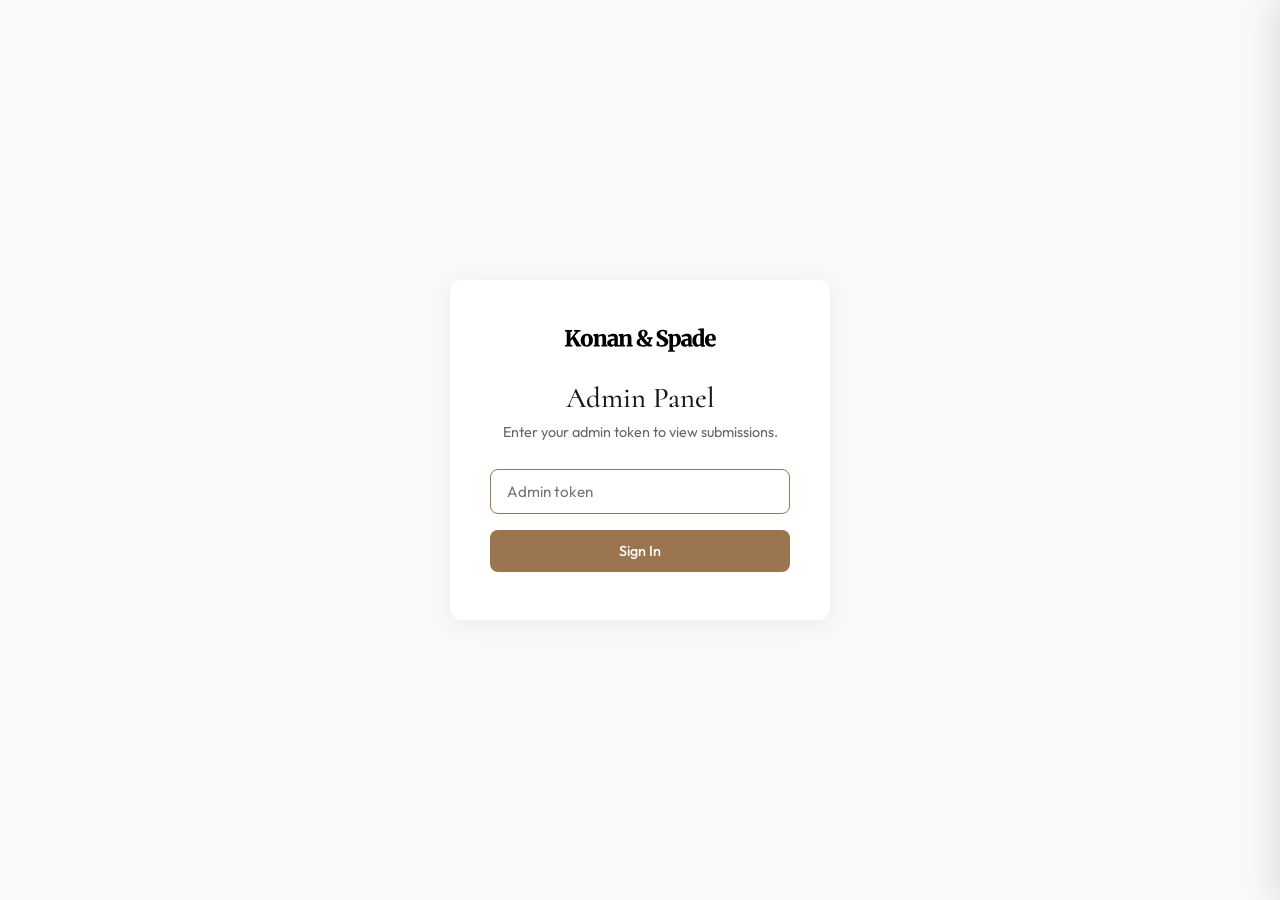
==== admin.html @ 2f060c94 "Initial commit: questionnaire app Co-Authored-By: Claude Opus 4.6 <noreply@anthropic.com>" ====
<!DOCTYPE html>
<html lang="en">
<head>
    <meta charset="UTF-8">
    <meta name="viewport" content="width=device-width, initial-scale=1.0">
    <title>Admin - Konan &amp; Spade Briefs</title>
    <link rel="preconnect" href="https://fonts.googleapis.com">
    <link rel="preconnect" href="https://fonts.gstatic.com" crossorigin>
    <link href="https://fonts.googleapis.com/css2?family=Cormorant:ital,wght@0,400;0,500;1,400&family=Outfit:wght@300;400;500;600&display=swap" rel="stylesheet">
    <link rel="icon" href="data:image/svg+xml,<svg xmlns='http://www.w3.org/2000/svg' viewBox='0 0 100 100'><text y='.88em' font-size='80' fill='%23c49a6c'>♠</text></svg>">
    <style>
        *,*::before,*::after{margin:0;padding:0;box-sizing:border-box}
        :root{--bg:#faf9f7;--surface:#fff;--border:#e8e4e0;--accent:#9a7550;--accent-light:#b8956e;--text:#1a1817;--text-sec:#6b6560;--text-dim:#a09a94;--radius:8px;--danger:#c43e3e}
        body{font-family:'Outfit',sans-serif;background:var(--bg);color:var(--text);min-height:100vh}

        .login-screen{display:flex;align-items:center;justify-content:center;min-height:100vh;padding:20px}
        .login-box{background:var(--surface);border-radius:12px;padding:48px 40px;max-width:380px;width:100%;box-shadow:0 4px 24px rgba(0,0,0,.06);text-align:center}
        .login-box h1{font-family:'Cormorant',serif;font-size:1.8rem;font-weight:500;margin-bottom:8px}
        .login-box p{color:var(--text-sec);font-size:.9rem;margin-bottom:28px}
        .login-box input{width:100%;padding:12px 16px;border:1.5px solid var(--border);border-radius:var(--radius);font-family:'Outfit',sans-serif;font-size:.95rem;outline:none;margin-bottom:16px;transition:border-color .2s}
        .login-box input:focus{border-color:var(--accent)}
        .login-box button{width:100%;padding:12px;background:var(--accent);color:#fff;border:none;border-radius:var(--radius);font-family:'Outfit',sans-serif;font-size:.9rem;font-weight:500;cursor:pointer;transition:background .2s}
        .login-box button:hover{background:var(--accent-light)}
        .login-error{color:var(--danger);font-size:.82rem;margin-top:8px;display:none}

        .dashboard{display:none}
        .dash-header{background:var(--surface);border-bottom:1px solid var(--border);padding:16px 32px;display:flex;align-items:center;justify-content:space-between;position:sticky;top:0;z-index:10}
        .dash-logo{height:20px;filter:invert(1)}
        .dash-actions{display:flex;gap:12px;align-items:center}
        .dash-btn{padding:8px 16px;border:1.5px solid var(--border);border-radius:var(--radius);background:transparent;color:var(--text-sec);font-family:'Outfit',sans-serif;font-size:.82rem;cursor:pointer;transition:all .2s}
        .dash-btn:hover{border-color:var(--accent);color:var(--accent)}
        .dash-btn.active{background:var(--accent);border-color:var(--accent);color:#fff}
        .dash-btn.primary{background:var(--accent);border-color:var(--accent);color:#fff}
        .dash-btn.primary:hover{background:var(--accent-light);border-color:var(--accent-light)}
        .dash-btn.danger{color:var(--danger);border-color:var(--danger)}
        .dash-btn.danger:hover{background:var(--danger);color:#fff}

        .dash-content{max-width:1100px;margin:0 auto;padding:32px}
        .dash-stats{display:grid;grid-template-columns:repeat(4,1fr);gap:16px;margin-bottom:32px}
        .stat-card{background:var(--surface);border-radius:var(--radius);padding:20px;border:1px solid var(--border)}
        .stat-label{font-size:.75rem;font-weight:500;text-transform:uppercase;letter-spacing:.1em;color:var(--text-dim);margin-bottom:4px}
        .stat-value{font-size:1.6rem;font-weight:600;color:var(--text)}

        .filters{display:flex;gap:8px;margin-bottom:20px;flex-wrap:wrap}

        .table-wrap{background:var(--surface);border-radius:var(--radius);border:1px solid var(--border);overflow:hidden}
        table{width:100%;border-collapse:collapse}
        th{text-align:left;padding:12px 16px;font-size:.75rem;font-weight:600;text-transform:uppercase;letter-spacing:.08em;color:var(--text-dim);border-bottom:1px solid var(--border);background:var(--bg)}
        td{padding:14px 16px;font-size:.88rem;border-bottom:1px solid var(--border);vertical-align:top}
        tr:last-child td{border-bottom:none}
        tr:hover td{background:#faf8f5}
        .clickable{cursor:pointer}
        .status-badge{display:inline-block;padding:3px 10px;border-radius:100px;font-size:.72rem;font-weight:500;text-transform:uppercase;letter-spacing:.05em}
        .status-new{background:#e8f4fd;color:#1a6fb5}
        .status-reviewed{background:#fef3e2;color:#b87a1a}
        .status-in-progress{background:#f0e8fd;color:#7a3ab5}
        .status-completed{background:#e6f6ec;color:#2a7a42}
        .status-archived{background:#f0eeec;color:#8a8480}
        .mode-badge{display:inline-block;padding:2px 8px;border-radius:4px;font-size:.72rem;font-weight:500}
        .mode-general{background:#f0eeec;color:#6b6560}
        .mode-lawfirm{background:#fef3e2;color:#8a6328}
        .has-notes{color:var(--accent);font-size:.72rem}
        .empty-state{text-align:center;padding:60px 20px;color:var(--text-dim)}

        /* Detail Panel */
        .detail-overlay{display:none;position:fixed;inset:0;background:rgba(0,0,0,.3);z-index:100}
        .detail-overlay.active{display:block}
        .detail-panel{position:fixed;top:0;right:0;bottom:0;width:620px;max-width:100%;background:var(--surface);z-index:101;overflow-y:auto;box-shadow:-8px 0 30px rgba(0,0,0,.1);transform:translateX(100%);transition:transform .3s ease}
        .detail-panel.active{transform:translateX(0)}
        .detail-header{padding:24px;border-bottom:1px solid var(--border);display:flex;align-items:center;justify-content:space-between;position:sticky;top:0;background:var(--surface);z-index:1}
        .detail-header h2{font-family:'Cormorant',serif;font-size:1.4rem;font-weight:500}
        .detail-close{background:none;border:none;font-size:1.4rem;cursor:pointer;color:var(--text-sec);padding:4px 8px}
        .detail-body{padding:24px}
        .detail-section{margin-bottom:28px}
        .detail-section-title{font-size:.72rem;font-weight:600;text-transform:uppercase;letter-spacing:.1em;color:var(--accent);margin-bottom:12px;display:flex;align-items:center;justify-content:space-between}
        .detail-field{margin-bottom:14px}
        .detail-label{font-size:.75rem;font-weight:500;color:var(--text-dim);margin-bottom:4px}
        .detail-value{font-size:.9rem;color:var(--text);line-height:1.6}
        .detail-chips{display:flex;flex-wrap:wrap;gap:4px}
        .detail-chip{display:inline-block;padding:3px 10px;background:var(--bg);border:1px solid var(--border);border-radius:100px;font-size:.78rem;color:var(--text-sec)}
        .detail-actions{padding:24px;border-top:1px solid var(--border);display:flex;gap:8px;flex-wrap:wrap;position:sticky;bottom:0;background:var(--surface)}
        .detail-actions select{padding:8px 12px;border:1.5px solid var(--border);border-radius:var(--radius);font-family:'Outfit',sans-serif;font-size:.85rem;outline:none;cursor:pointer}
        .detail-actions select:focus{border-color:var(--accent)}
        .brief-text{background:var(--bg);border:1px solid var(--border);border-radius:var(--radius);padding:16px;white-space:pre-wrap;font-family:monospace;font-size:.78rem;color:var(--text-sec);max-height:300px;overflow-y:auto;margin-top:8px}

        /* Notes */
        .notes-area{width:100%;min-height:80px;padding:12px;border:1.5px solid var(--border);border-radius:var(--radius);font-family:'Outfit',sans-serif;font-size:.88rem;outline:none;resize:vertical;color:var(--text);background:var(--bg);transition:border-color .2s}
        .notes-area:focus{border-color:var(--accent)}
        .notes-saved{color:var(--accent);font-size:.78rem;opacity:0;transition:opacity .3s}
        .notes-saved.show{opacity:1}

        /* Modal */
        .modal-overlay{display:none;position:fixed;inset:0;background:rgba(0,0,0,.4);z-index:200;align-items:center;justify-content:center}
        .modal-overlay.active{display:flex}
        .modal{background:var(--surface);border-radius:12px;padding:32px;max-width:520px;width:calc(100% - 32px);max-height:90vh;overflow-y:auto;box-shadow:0 12px 48px rgba(0,0,0,.12)}
        .modal h2{font-family:'Cormorant',serif;font-size:1.4rem;font-weight:500;margin-bottom:24px}
        .modal-field{margin-bottom:16px}
        .modal-field label{display:block;font-size:.78rem;font-weight:500;text-transform:uppercase;letter-spacing:.05em;color:var(--text-dim);margin-bottom:6px}
        .modal-field input,.modal-field textarea,.modal-field select{width:100%;padding:10px 14px;border:1.5px solid var(--border);border-radius:var(--radius);font-family:'Outfit',sans-serif;font-size:.9rem;outline:none;transition:border-color .2s;color:var(--text)}
        .modal-field input:focus,.modal-field textarea:focus,.modal-field select:focus{border-color:var(--accent)}
        .modal-field textarea{min-height:80px;resize:vertical}
        .modal-actions{display:flex;gap:8px;justify-content:flex-end;margin-top:24px}
        .modal-error{color:var(--danger);font-size:.82rem;margin-top:8px;display:none}

        /* Edit mode */
        .edit-input{width:100%;padding:8px 12px;border:1.5px solid var(--border);border-radius:var(--radius);font-family:'Outfit',sans-serif;font-size:.88rem;outline:none;transition:border-color .2s;color:var(--text)}
        .edit-input:focus{border-color:var(--accent)}
        .edit-textarea{width:100%;padding:8px 12px;border:1.5px solid var(--border);border-radius:var(--radius);font-family:'Outfit',sans-serif;font-size:.88rem;outline:none;min-height:60px;resize:vertical;transition:border-color .2s;color:var(--text)}
        .edit-textarea:focus{border-color:var(--accent)}

        /* Bulk bar */
        .bulk-bar{display:none;align-items:center;gap:12px;padding:12px 20px;background:var(--surface);border:1.5px solid var(--accent);border-radius:var(--radius);margin-bottom:16px;flex-wrap:wrap}
        .bulk-bar.active{display:flex}
        .bulk-count{font-size:.88rem;font-weight:500;color:var(--accent);white-space:nowrap}
        .bulk-bar select{padding:6px 10px;border:1.5px solid var(--border);border-radius:var(--radius);font-family:'Outfit',sans-serif;font-size:.82rem;outline:none;cursor:pointer}
        .bulk-bar select:focus{border-color:var(--accent)}

        /* Checkboxes */
        .row-check{width:18px;height:18px;accent-color:var(--accent);cursor:pointer;margin:0;flex-shrink:0}
        th.check-col,td.check-col{width:40px;text-align:center;padding-left:12px;padding-right:4px}
        td.check-col{vertical-align:middle}

        .toast{position:fixed;bottom:24px;left:50%;transform:translateX(-50%);background:#1e1e1e;color:#fff;padding:12px 24px;border-radius:var(--radius);font-size:.88rem;z-index:300;opacity:0;transition:opacity .3s;pointer-events:none}
        .toast.show{opacity:1}

        @media(max-width:768px){
            .dash-stats{grid-template-columns:repeat(2,1fr)}
            .dash-content{padding:16px}
            .dash-header{padding:12px 16px}
            .detail-panel{width:100%}
            th:nth-child(4),td:nth-child(4){display:none}
        }
    </style>
</head>
<body>

<!-- Login -->
<div class="login-screen" id="loginScreen">
    <div class="login-box">
        <img src="logo.svg" alt="Konan & Spade" style="height:24px;filter:invert(1);margin-bottom:24px">
        <h1>Admin Panel</h1>
        <p>Enter your admin token to view submissions.</p>
        <input type="password" id="tokenInput" placeholder="Admin token" autofocus>
        <button id="loginBtn">Sign In</button>
        <div class="login-error" id="loginError">Invalid token. Please try again.</div>
    </div>
</div>

<!-- Dashboard -->
<div class="dashboard" id="dashboard">
    <header class="dash-header">
        <img src="logo.svg" alt="Konan & Spade" class="dash-logo">
        <div class="dash-actions">
            <button class="dash-btn primary" id="btnCreate">+ New Brief</button>
            <button class="dash-btn" id="btnRefresh">Refresh</button>
            <button class="dash-btn" id="btnLogout">Logout</button>
        </div>
    </header>

    <div class="dash-content">
        <div class="dash-stats" id="stats">
            <div class="stat-card"><div class="stat-label">Total</div><div class="stat-value" id="statTotal">0</div></div>
            <div class="stat-card"><div class="stat-label">New</div><div class="stat-value" id="statNew">0</div></div>
            <div class="stat-card"><div class="stat-label">In Progress</div><div class="stat-value" id="statProgress">0</div></div>
            <div class="stat-card"><div class="stat-label">Completed</div><div class="stat-value" id="statCompleted">0</div></div>
        </div>

        <div class="filters">
            <button class="dash-btn active" data-filter="">All</button>
            <button class="dash-btn" data-filter="new">New</button>
            <button class="dash-btn" data-filter="reviewed">Reviewed</button>
            <button class="dash-btn" data-filter="in-progress">In Progress</button>
            <button class="dash-btn" data-filter="completed">Completed</button>
            <button class="dash-btn" data-filter="archived">Archived</button>
            <span style="width:1px;background:var(--border);margin:0 4px"></span>
            <button class="dash-btn" data-mode="">All Types</button>
            <button class="dash-btn" data-mode="general">General</button>
            <button class="dash-btn" data-mode="lawfirm">Law Firm</button>
        </div>

        <div class="bulk-bar" id="bulkBar">
            <span class="bulk-count" id="bulkCount">0 selected</span>
            <select id="bulkStatus">
                <option value="">Change status to...</option>
                <option value="new">New</option>
                <option value="reviewed">Reviewed</option>
                <option value="in-progress">In Progress</option>
                <option value="completed">Completed</option>
                <option value="archived">Archived</option>
            </select>
            <button class="dash-btn" id="btnBulkStatus">Apply</button>
            <button class="dash-btn" id="btnBulkExport">Export CSV</button>
            <button class="dash-btn danger" id="btnBulkDelete" style="margin-left:auto">Delete Selected</button>
        </div>

        <div class="table-wrap">
            <table>
                <thead>
                    <tr><th class="check-col"><input type="checkbox" class="row-check" id="selectAll"></th><th>Company</th><th>Client</th><th>Mode</th><th>Status</th><th>Date</th></tr>
                </thead>
                <tbody id="tableBody">
                    <tr><td colspan="6" class="empty-state">No submissions yet</td></tr>
                </tbody>
            </table>
        </div>
    </div>
</div>

<!-- Detail Panel -->
<div class="detail-overlay" id="detailOverlay"></div>
<div class="detail-panel" id="detailPanel">
    <div class="detail-header">
        <h2 id="detailTitle">Submission</h2>
        <div style="display:flex;gap:8px;align-items:center">
            <button class="dash-btn" id="btnEdit">Edit</button>
            <button class="detail-close" id="detailClose">&times;</button>
        </div>
    </div>
    <div class="detail-body" id="detailBody"></div>
    <div class="detail-actions" id="detailActions">
        <select id="statusSelect">
            <option value="new">New</option>
            <option value="reviewed">Reviewed</option>
            <option value="in-progress">In Progress</option>
            <option value="completed">Completed</option>
            <option value="archived">Archived</option>
        </select>
        <button class="dash-btn" id="btnUpdateStatus">Update Status</button>
        <button class="dash-btn" id="btnCopyBrief">Copy Brief</button>
        <button class="dash-btn danger" id="btnDelete" style="margin-left:auto">Delete</button>
    </div>
    <div class="detail-actions" id="editActions" style="display:none">
        <button class="dash-btn primary" id="btnSaveEdit">Save Changes</button>
        <button class="dash-btn" id="btnCancelEdit">Cancel</button>
    </div>
</div>

<!-- Create Modal -->
<div class="modal-overlay" id="createModal">
    <div class="modal">
        <h2>New Submission</h2>
        <div class="modal-field">
            <label>Client Name *</label>
            <input type="text" id="createName">
        </div>
        <div class="modal-field">
            <label>Client Email *</label>
            <input type="email" id="createEmail">
        </div>
        <div class="modal-field">
            <label>Company Name *</label>
            <input type="text" id="createCompany">
        </div>
        <div class="modal-field">
            <label>Mode</label>
            <select id="createMode">
                <option value="general">General</option>
                <option value="lawfirm">Law Firm</option>
            </select>
        </div>
        <div class="modal-field">
            <label>Business Description</label>
            <textarea id="createDesc"></textarea>
        </div>
        <div class="modal-field">
            <label>Internal Notes</label>
            <textarea id="createNotes" placeholder="Internal notes (not visible to client)"></textarea>
        </div>
        <div class="modal-error" id="createError"></div>
        <div class="modal-actions">
            <button class="dash-btn" id="btnCreateCancel">Cancel</button>
            <button class="dash-btn primary" id="btnCreateSave">Create</button>
        </div>
    </div>
</div>

<!-- Toast -->
<div class="toast" id="toast"></div>

<script>
(() => {
    let token = sessionStorage.getItem('ks-admin-token') || '';
    let currentFilter = '';
    let currentMode = '';
    let currentSubmission = null;
    let allSubmissions = [];
    let editMode = false;
    let selectedIds = new Set();

    const API = '/api/admin';
    const headers = () => ({ 'Content-Type': 'application/json', 'Authorization': `Bearer ${token}` });

    if (token) tryLogin(token);

    document.getElementById('loginBtn').addEventListener('click', () => tryLogin(document.getElementById('tokenInput').value.trim()));
    document.getElementById('tokenInput').addEventListener('keydown', e => { if (e.key === 'Enter') document.getElementById('loginBtn').click(); });
    document.getElementById('btnLogout').addEventListener('click', () => { sessionStorage.removeItem('ks-admin-token'); location.reload(); });
    document.getElementById('btnRefresh').addEventListener('click', loadSubmissions);
    document.getElementById('detailClose').addEventListener('click', closeDetail);
    document.getElementById('detailOverlay').addEventListener('click', closeDetail);
    document.getElementById('btnUpdateStatus').addEventListener('click', updateStatus);
    document.getElementById('btnCopyBrief').addEventListener('click', copyBrief);
    document.getElementById('btnDelete').addEventListener('click', deleteSubmission);
    document.getElementById('btnEdit').addEventListener('click', enterEditMode);
    document.getElementById('btnSaveEdit').addEventListener('click', saveEdit);
    document.getElementById('btnCancelEdit').addEventListener('click', exitEditMode);
    document.getElementById('btnCreate').addEventListener('click', () => document.getElementById('createModal').classList.add('active'));
    document.getElementById('btnCreateCancel').addEventListener('click', closeCreateModal);
    document.getElementById('btnCreateSave').addEventListener('click', createSubmission);
    document.getElementById('createModal').addEventListener('click', e => { if (e.target === e.currentTarget) closeCreateModal(); });
    document.getElementById('selectAll').addEventListener('change', toggleSelectAll);
    document.getElementById('btnBulkStatus').addEventListener('click', bulkUpdateStatus);
    document.getElementById('btnBulkDelete').addEventListener('click', bulkDelete);
    document.getElementById('btnBulkExport').addEventListener('click', bulkExport);

    document.querySelectorAll('[data-filter]').forEach(btn => {
        btn.addEventListener('click', () => {
            document.querySelectorAll('[data-filter]').forEach(b => b.classList.remove('active'));
            btn.classList.add('active');
            currentFilter = btn.dataset.filter;
            clearSelection();
            renderTable();
        });
    });
    document.querySelectorAll('[data-mode]').forEach(btn => {
        btn.addEventListener('click', () => {
            document.querySelectorAll('[data-mode]').forEach(b => b.classList.remove('active'));
            btn.classList.add('active');
            currentMode = btn.dataset.mode;
            clearSelection();
            renderTable();
        });
    });

    async function tryLogin(t) {
        token = t;
        try {
            const res = await fetch(`${API}?limit=1`, { headers: headers() });
            if (res.ok) {
                sessionStorage.setItem('ks-admin-token', token);
                document.getElementById('loginScreen').style.display = 'none';
                document.getElementById('dashboard').style.display = 'block';
                loadSubmissions();
            } else {
                document.getElementById('loginError').style.display = 'block';
                sessionStorage.removeItem('ks-admin-token');
            }
        } catch (e) {
            document.getElementById('loginError').style.display = 'block';
        }
    }

    async function loadSubmissions() {
        try {
            const res = await fetch(`${API}?limit=200`, { headers: headers() });
            const data = await res.json();
            allSubmissions = data.submissions || [];
            updateStats();
            clearSelection();
            renderTable();
        } catch (e) {
            console.error('Load error:', e);
        }
    }

    function updateStats() {
        document.getElementById('statTotal').textContent = allSubmissions.length;
        document.getElementById('statNew').textContent = allSubmissions.filter(s => s.status === 'new').length;
        document.getElementById('statProgress').textContent = allSubmissions.filter(s => s.status === 'in-progress').length;
        document.getElementById('statCompleted').textContent = allSubmissions.filter(s => s.status === 'completed').length;
    }

    function getFiltered() {
        let filtered = allSubmissions;
        if (currentFilter) filtered = filtered.filter(s => s.status === currentFilter);
        if (currentMode) filtered = filtered.filter(s => s.mode === currentMode);
        return filtered;
    }

    function renderTable() {
        const filtered = getFiltered();
        const tbody = document.getElementById('tableBody');
        if (!filtered.length) {
            tbody.innerHTML = '<tr><td colspan="6" class="empty-state">No submissions found</td></tr>';
            return;
        }

        tbody.innerHTML = filtered.map(s => `
            <tr class="clickable" data-id="${s.id}">
                <td class="check-col" data-stop><input type="checkbox" class="row-check" data-check="${s.id}" ${selectedIds.has(s.id) ? 'checked' : ''}></td>
                <td><strong>${esc(s.company_name)}</strong>${s.notes ? '<br><span class="has-notes">has notes</span>' : ''}</td>
                <td>${esc(s.client_name)}<br><span style="font-size:.78rem;color:var(--text-dim)">${esc(s.client_email)}</span></td>
                <td><span class="mode-badge mode-${s.mode}">${s.mode === 'lawfirm' ? 'Law Firm' : 'General'}</span></td>
                <td><span class="status-badge status-${s.status}">${s.status}</span></td>
                <td style="white-space:nowrap;font-size:.82rem;color:var(--text-sec)">${formatDate(s.created_at)}</td>
            </tr>`).join('');

        tbody.querySelectorAll('.clickable').forEach(row => {
            row.addEventListener('click', e => {
                if (e.target.closest('[data-stop]')) return;
                openDetail(row.dataset.id);
            });
        });
        tbody.querySelectorAll('[data-check]').forEach(cb => {
            cb.addEventListener('change', () => {
                const id = parseInt(cb.dataset.check);
                if (cb.checked) selectedIds.add(id); else selectedIds.delete(id);
                updateBulkBar();
            });
        });
        updateBulkBar();
    }

    async function openDetail(id) {
        editMode = false;
        try {
            const res = await fetch(`${API}?id=${id}`, { headers: headers() });
            const sub = await res.json();
            currentSubmission = sub;

            document.getElementById('detailTitle').textContent = sub.company_name;
            document.getElementById('statusSelect').value = sub.status;
            document.getElementById('btnEdit').textContent = 'Edit';
            document.getElementById('detailActions').style.display = 'flex';
            document.getElementById('editActions').style.display = 'none';

            renderDetailView(sub);

            document.getElementById('detailOverlay').classList.add('active');
            document.getElementById('detailPanel').classList.add('active');
        } catch (e) {
            console.error('Detail error:', e);
        }
    }

    function renderDetailView(sub) {
        const d = sub.data || {};

        let html = '';
        const sections = [
            { title: 'Client Info', fields: [
                ['Name', d.clientName], ['Email', d.clientEmail], ['Company', d.companyName]
            ]},
            { title: sub.mode === 'lawfirm' ? 'Firm Overview' : 'Business Overview', fields: [
                ...(sub.mode === 'lawfirm' ? [['Practice Areas', d.practiceAreas], ['Firm Size', d.firmSize], ['Jurisdictions', d.jurisdictions]] : [['Industry', d.industry]]),
                ['Founded', d.founded], ['Website', d.website], ['Description', d.businessDesc],
                ...(sub.mode === 'lawfirm' ? [['Key Services', d.keyServices]] : [['Products', d.products]]),
                ['Mission', d.mission]
            ]},
            { title: sub.mode === 'lawfirm' ? 'Ideal Clients' : 'Target Audience', fields: [
                ['Ideal ' + (sub.mode === 'lawfirm' ? 'Client' : 'Customer'), d.idealCustomer],
                ...(sub.mode === 'lawfirm' ? [['Client Type', d.clientType], ['Referral Sources', d.referralSources]] : [['Age Range', d.ageRange], ['Location', d.location]]),
                [sub.mode === 'lawfirm' ? 'Client Values' : 'Pain Points', d.painPoints],
                ...(sub.mode !== 'lawfirm' ? [['Online Channels', d.customerChannels]] : [])
            ]},
            { title: 'Brand Personality', fields: [
                ['Traits', d.traits], ['Tone of Voice', d.toneOfVoice], ['Brand as Person', d.brandPerson], ['Brand Emotions', d.brandEmotion]
            ]},
            { title: 'Visual Direction', fields: [
                ['Visual Styles', d.visualStyles], ['Colors', d.colorsLove], ['Brands Admired', d.brandsAdmire], ['Styles to Avoid', d.visualAvoid], ['Existing Assets', d.hasAssets]
            ]},
            { title: 'Competitors', fields: [
                ['Competitor 1', d.competitor1], ['Competitor 2', d.competitor2], ['Competitor 3', d.competitor3],
                ['Likes', d.competitorLike], ['Dislikes', d.competitorDislike], ['Differentiation', d.differentiation]
            ]},
            { title: 'Additional', fields: [
                ['Requirements', d.requirements], ['Other Notes', d.anythingElse]
            ]}
        ];

        sections.forEach(sec => {
            const hasContent = sec.fields.some(([,v]) => v && (Array.isArray(v) ? v.length : true));
            if (!hasContent) return;
            html += `<div class="detail-section"><div class="detail-section-title">${sec.title}</div>`;
            sec.fields.forEach(([label, val]) => {
                if (!val) return;
                if (Array.isArray(val)) {
                    html += `<div class="detail-field"><div class="detail-label">${label}</div><div class="detail-chips">${val.map(v => `<span class="detail-chip">${esc(v)}</span>`).join('')}</div></div>`;
                } else {
                    html += `<div class="detail-field"><div class="detail-label">${label}</div><div class="detail-value">${esc(val)}</div></div>`;
                }
            });
            html += '</div>';
        });

        if (sub.brief_text) {
            html += `<div class="detail-section"><div class="detail-section-title">Full Brief</div><div class="brief-text">${esc(sub.brief_text)}</div></div>`;
        }

        // Notes section
        html += `<div class="detail-section">
            <div class="detail-section-title">Internal Notes <span class="notes-saved" id="notesSaved">Saved</span></div>
            <textarea class="notes-area" id="notesArea" placeholder="Add internal notes...">${esc(sub.notes || '')}</textarea>
        </div>`;

        html += `<div class="detail-section"><div class="detail-section-title">Metadata</div>
            <div class="detail-field"><div class="detail-label">Submitted</div><div class="detail-value">${new Date(sub.created_at).toLocaleString()}</div></div>
            <div class="detail-field"><div class="detail-label">IP</div><div class="detail-value">${sub.ip_address || '-'}</div></div>
            <div class="detail-field"><div class="detail-label">Mode</div><div class="detail-value">${sub.mode === 'lawfirm' ? 'Law Firm' : 'General'}</div></div>
        </div>`;

        document.getElementById('detailBody').innerHTML = html;

        // Auto-save notes on blur
        let notesTimer;
        const notesArea = document.getElementById('notesArea');
        if (notesArea) {
            notesArea.addEventListener('input', () => {
                clearTimeout(notesTimer);
                notesTimer = setTimeout(() => saveNotes(notesArea.value), 800);
            });
        }
    }

    function renderEditView(sub) {
        const d = sub.data || {};

        const field = (key, label, val, type = 'text') => {
            if (type === 'textarea') {
                return `<div class="detail-field"><div class="detail-label">${label}</div><textarea class="edit-textarea" data-key="${key}">${esc(val || '')}</textarea></div>`;
            }
            return `<div class="detail-field"><div class="detail-label">${label}</div><input class="edit-input" type="${type}" data-key="${key}" value="${esc(val || '')}"></div>`;
        };

        let html = `<div class="detail-section"><div class="detail-section-title">Client Info</div>
            ${field('clientName', 'Name', d.clientName)}
            ${field('clientEmail', 'Email', d.clientEmail, 'email')}
            ${field('companyName', 'Company', d.companyName)}
        </div>`;

        html += `<div class="detail-section"><div class="detail-section-title">${sub.mode === 'lawfirm' ? 'Firm Overview' : 'Business Overview'}</div>`;
        if (sub.mode === 'lawfirm') {
            html += field('firmSize', 'Firm Size', d.firmSize);
            html += field('jurisdictions', 'Jurisdictions', d.jurisdictions);
        } else {
            html += field('industry', 'Industry', d.industry);
        }
        html += field('founded', 'Founded', d.founded);
        html += field('website', 'Website', d.website);
        html += field('businessDesc', 'Description', d.businessDesc, 'textarea');
        html += field('mission', 'Mission', d.mission, 'textarea');
        html += '</div>';

        html += `<div class="detail-section"><div class="detail-section-title">Brand Personality</div>
            ${field('toneOfVoice', 'Tone of Voice', d.toneOfVoice, 'textarea')}
            ${field('brandPerson', 'Brand as Person', d.brandPerson, 'textarea')}
            ${field('brandEmotion', 'Brand Emotions', d.brandEmotion, 'textarea')}
        </div>`;

        html += `<div class="detail-section"><div class="detail-section-title">Visual Direction</div>
            ${field('brandsAdmire', 'Brands Admired', d.brandsAdmire, 'textarea')}
            ${field('visualAvoid', 'Styles to Avoid', d.visualAvoid, 'textarea')}
            ${field('hasAssets', 'Existing Assets', d.hasAssets)}
        </div>`;

        html += `<div class="detail-section"><div class="detail-section-title">Competitors</div>
            ${field('competitor1', 'Competitor 1', d.competitor1)}
            ${field('competitor2', 'Competitor 2', d.competitor2)}
            ${field('competitor3', 'Competitor 3', d.competitor3)}
            ${field('competitorLike', 'Likes', d.competitorLike, 'textarea')}
            ${field('competitorDislike', 'Dislikes', d.competitorDislike, 'textarea')}
            ${field('differentiation', 'Differentiation', d.differentiation, 'textarea')}
        </div>`;

        html += `<div class="detail-section"><div class="detail-section-title">Additional</div>
            ${field('requirements', 'Requirements', d.requirements, 'textarea')}
            ${field('anythingElse', 'Other Notes', d.anythingElse, 'textarea')}
        </div>`;

        html += `<div class="detail-section"><div class="detail-section-title">Brief Text</div>
            <textarea class="edit-textarea" data-brief="true" style="min-height:120px">${esc(sub.brief_text || '')}</textarea>
        </div>`;

        html += `<div class="detail-section">
            <div class="detail-section-title">Internal Notes</div>
            <textarea class="edit-textarea" data-notes="true">${esc(sub.notes || '')}</textarea>
        </div>`;

        document.getElementById('detailBody').innerHTML = html;
    }

    function enterEditMode() {
        if (!currentSubmission) return;
        if (editMode) { exitEditMode(); return; }
        editMode = true;
        document.getElementById('btnEdit').textContent = 'View';
        document.getElementById('detailActions').style.display = 'none';
        document.getElementById('editActions').style.display = 'flex';
        renderEditView(currentSubmission);
    }

    function exitEditMode() {
        editMode = false;
        document.getElementById('btnEdit').textContent = 'Edit';
        document.getElementById('detailActions').style.display = 'flex';
        document.getElementById('editActions').style.display = 'none';
        renderDetailView(currentSubmission);
    }

    async function saveEdit() {
        if (!currentSubmission) return;

        const formData = { ...currentSubmission.data };
        document.querySelectorAll('[data-key]').forEach(el => {
            formData[el.dataset.key] = el.value;
        });

        const briefEl = document.querySelector('[data-brief]');
        const notesEl = document.querySelector('[data-notes]');

        const body = {
            id: currentSubmission.id,
            formData,
            briefText: briefEl ? briefEl.value : currentSubmission.brief_text,
            notes: notesEl ? notesEl.value : currentSubmission.notes,
            status: currentSubmission.status
        };

        try {
            const res = await fetch(API, { method: 'PUT', headers: headers(), body: JSON.stringify(body) });
            if (res.ok) {
                toast('Changes saved');
                await openDetail(currentSubmission.id);
                loadSubmissions();
            } else {
                const err = await res.json();
                toast(err.error || 'Save failed');
            }
        } catch (e) {
            toast('Save failed');
        }
    }

    async function saveNotes(notes) {
        if (!currentSubmission) return;
        try {
            await fetch(API, { method: 'PATCH', headers: headers(), body: JSON.stringify({ id: currentSubmission.id, notes }) });
            currentSubmission.notes = notes;
            const saved = document.getElementById('notesSaved');
            if (saved) { saved.classList.add('show'); setTimeout(() => saved.classList.remove('show'), 1500); }
        } catch (e) {
            console.error('Notes save error:', e);
        }
    }

    function closeDetail() {
        document.getElementById('detailOverlay').classList.remove('active');
        document.getElementById('detailPanel').classList.remove('active');
        currentSubmission = null;
        editMode = false;
        loadSubmissions();
    }

    async function updateStatus() {
        if (!currentSubmission) return;
        const status = document.getElementById('statusSelect').value;
        await fetch(API, { method: 'PATCH', headers: headers(), body: JSON.stringify({ id: currentSubmission.id, status }) });
        currentSubmission.status = status;
        toast('Status updated');
        loadSubmissions();
    }

    function copyBrief() {
        if (!currentSubmission?.brief_text) return;
        navigator.clipboard.writeText(currentSubmission.brief_text).then(() => {
            const btn = document.getElementById('btnCopyBrief');
            btn.textContent = 'Copied!';
            setTimeout(() => { btn.textContent = 'Copy Brief'; }, 2000);
        });
    }

    async function deleteSubmission() {
        if (!currentSubmission || !confirm('Delete this submission permanently?')) return;
        await fetch(`${API}?id=${currentSubmission.id}`, { method: 'DELETE', headers: headers() });
        closeDetail();
        toast('Submission deleted');
    }

    async function createSubmission() {
        const name = document.getElementById('createName').value.trim();
        const email = document.getElementById('createEmail').value.trim();
        const company = document.getElementById('createCompany').value.trim();
        const mode = document.getElementById('createMode').value;
        const desc = document.getElementById('createDesc').value.trim();
        const notes = document.getElementById('createNotes').value.trim();

        const errEl = document.getElementById('createError');
        if (!name || !email || !company) {
            errEl.textContent = 'Name, email, and company are required.';
            errEl.style.display = 'block';
            return;
        }

        const body = {
            formData: { clientName: name, clientEmail: email, companyName: company, businessDesc: desc },
            mode,
            notes
        };

        try {
            const res = await fetch(API, { method: 'POST', headers: headers(), body: JSON.stringify(body) });
            if (res.ok) {
                closeCreateModal();
                toast('Submission created');
                loadSubmissions();
            } else {
                const err = await res.json();
                errEl.textContent = err.error || 'Create failed';
                errEl.style.display = 'block';
            }
        } catch (e) {
            errEl.textContent = 'Create failed';
            errEl.style.display = 'block';
        }
    }

    function closeCreateModal() {
        document.getElementById('createModal').classList.remove('active');
        document.getElementById('createName').value = '';
        document.getElementById('createEmail').value = '';
        document.getElementById('createCompany').value = '';
        document.getElementById('createDesc').value = '';
        document.getElementById('createNotes').value = '';
        document.getElementById('createError').style.display = 'none';
    }

    function toast(msg) {
        const el = document.getElementById('toast');
        el.textContent = msg;
        el.classList.add('show');
        setTimeout(() => el.classList.remove('show'), 2500);
    }

    // ── Bulk Operations ──

    function clearSelection() {
        selectedIds.clear();
        document.getElementById('selectAll').checked = false;
        updateBulkBar();
    }

    function updateBulkBar() {
        const bar = document.getElementById('bulkBar');
        const count = selectedIds.size;
        if (count > 0) {
            bar.classList.add('active');
            document.getElementById('bulkCount').textContent = `${count} selected`;
        } else {
            bar.classList.remove('active');
        }
        const filtered = getFiltered();
        document.getElementById('selectAll').checked = filtered.length > 0 && filtered.every(s => selectedIds.has(s.id));
    }

    function toggleSelectAll() {
        const checked = document.getElementById('selectAll').checked;
        const filtered = getFiltered();
        filtered.forEach(s => {
            if (checked) selectedIds.add(s.id); else selectedIds.delete(s.id);
        });
        renderTable();
    }

    async function bulkUpdateStatus() {
        const status = document.getElementById('bulkStatus').value;
        if (!status) { toast('Select a status first'); return; }
        if (!selectedIds.size) return;
        const ids = [...selectedIds];
        await fetch(API, { method: 'PATCH', headers: headers(), body: JSON.stringify({ ids, status }) });
        toast(`${ids.length} submissions updated`);
        document.getElementById('bulkStatus').value = '';
        loadSubmissions();
    }

    async function bulkDelete() {
        if (!selectedIds.size) return;
        const count = selectedIds.size;
        if (!confirm(`Delete ${count} submission${count > 1 ? 's' : ''} permanently?`)) return;
        const ids = [...selectedIds].join(',');
        await fetch(`${API}?ids=${ids}`, { method: 'DELETE', headers: headers() });
        toast(`${count} submissions deleted`);
        loadSubmissions();
    }

    function bulkExport() {
        if (!selectedIds.size) { toast('Select submissions to export'); return; }
        const selected = allSubmissions.filter(s => selectedIds.has(s.id));
        const csvRows = [['ID','Company','Client','Email','Mode','Status','Date','Notes'].join(',')];
        selected.forEach(s => {
            csvRows.push([s.id, q(s.company_name), q(s.client_name), q(s.client_email), s.mode, s.status, s.created_at, q(s.notes || '')].join(','));
        });
        const blob = new Blob([csvRows.join('\n')], { type: 'text/csv' });
        const url = URL.createObjectURL(blob);
        const a = document.createElement('a');
        a.href = url; a.download = `briefs-export-${new Date().toISOString().slice(0,10)}.csv`;
        a.click(); URL.revokeObjectURL(url);
        toast(`${selected.length} submissions exported`);
    }

    function q(str) { return '"' + String(str).replace(/"/g, '""') + '"'; }

    function formatDate(d) {
        const date = new Date(d + 'Z');
        return date.toLocaleDateString('en-US', { month: 'short', day: 'numeric', year: 'numeric' });
    }

    function esc(s) {
        if (!s) return '';
        return String(s).replace(/&/g,'&amp;').replace(/</g,'&lt;').replace(/>/g,'&gt;').replace(/"/g,'&quot;');
    }
})();
</script>
</body>
</html>
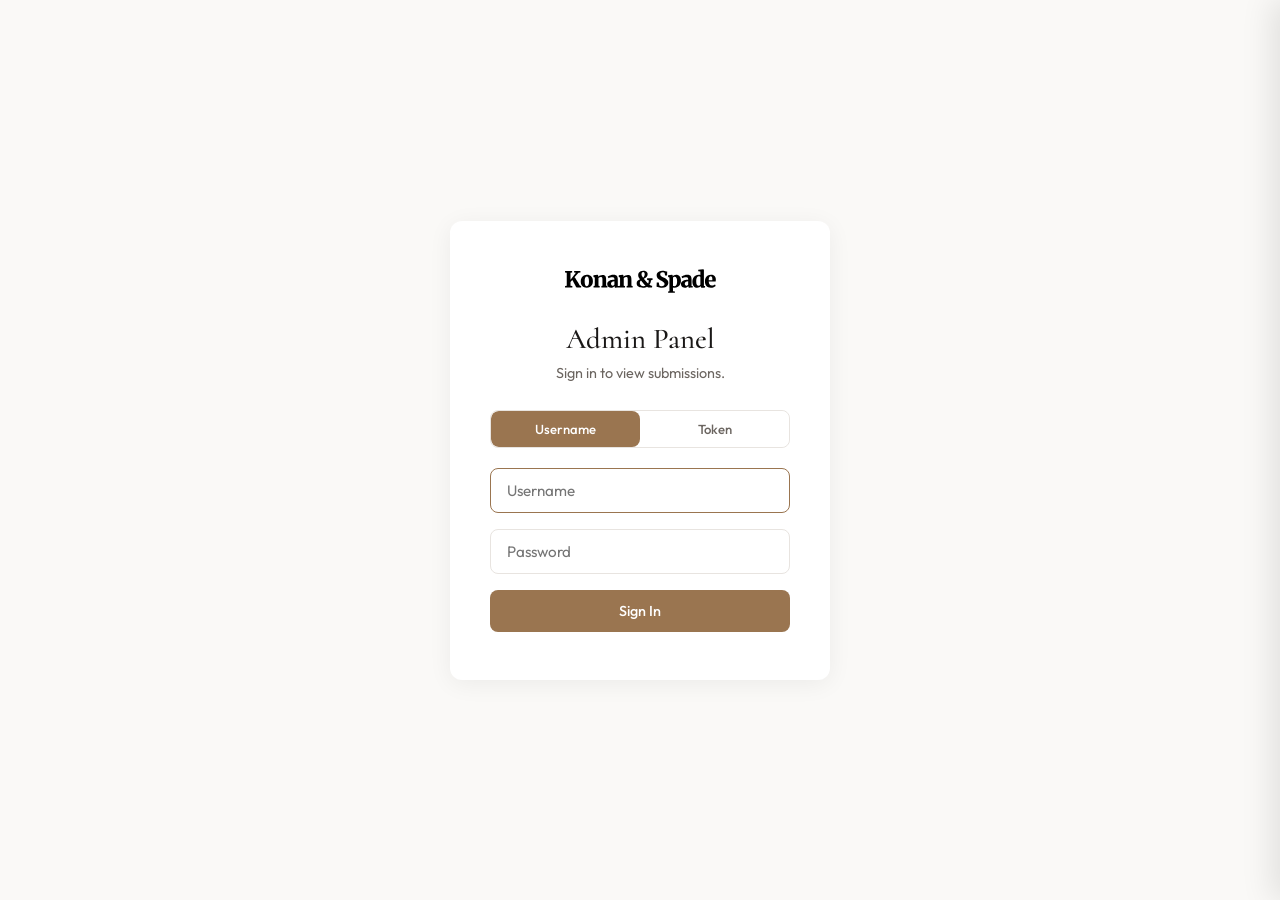
==== commit 4e31b0bb: "Add username/password login alongside token auth for admin panel Co-Authored-By: Claude Opus 4.6 <no" ====
--- a/admin.html
+++ b/admin.html
@@ -139,10 +139,20 @@
     <div class="login-box">
         <img src="logo.svg" alt="Konan & Spade" style="height:24px;filter:invert(1);margin-bottom:24px">
         <h1>Admin Panel</h1>
-        <p>Enter your admin token to view submissions.</p>
-        <input type="password" id="tokenInput" placeholder="Admin token" autofocus>
+        <p>Sign in to view submissions.</p>
+        <div id="loginTabs" style="display:flex;gap:0;margin-bottom:20px;border:1.5px solid var(--border);border-radius:var(--radius);overflow:hidden">
+            <button class="login-tab active" data-tab="credentials" style="flex:1;padding:10px;border:none;font-family:'Outfit',sans-serif;font-size:.82rem;font-weight:500;cursor:pointer;background:var(--accent);color:#fff;transition:all .2s">Username</button>
+            <button class="login-tab" data-tab="token" style="flex:1;padding:10px;border:none;font-family:'Outfit',sans-serif;font-size:.82rem;font-weight:500;cursor:pointer;background:var(--surface);color:var(--text-sec);transition:all .2s">Token</button>
+        </div>
+        <div id="credentialsForm">
+            <input type="text" id="usernameInput" placeholder="Username" autofocus>
+            <input type="password" id="passwordInput" placeholder="Password">
+        </div>
+        <div id="tokenForm" style="display:none">
+            <input type="password" id="tokenInput" placeholder="Admin token">
+        </div>
         <button id="loginBtn">Sign In</button>
-        <div class="login-error" id="loginError">Invalid token. Please try again.</div>
+        <div class="login-error" id="loginError">Invalid credentials. Please try again.</div>
     </div>
 </div>
 
@@ -279,7 +289,8 @@
 
 <script>
 (() => {
-    let token = sessionStorage.getItem('ks-admin-token') || '';
+    let authHeader = sessionStorage.getItem('ks-admin-auth') || '';
+    let activeTab = 'credentials';
     let currentFilter = '';
     let currentMode = '';
     let currentSubmission = null;
@@ -288,13 +299,35 @@
     let selectedIds = new Set();
 
     const API = '/api/admin';
-    const headers = () => ({ 'Content-Type': 'application/json', 'Authorization': `Bearer ${token}` });
-
-    if (token) tryLogin(token);
-
-    document.getElementById('loginBtn').addEventListener('click', () => tryLogin(document.getElementById('tokenInput').value.trim()));
+    const headers = () => ({ 'Content-Type': 'application/json', 'Authorization': authHeader });
+
+    if (authHeader) tryAuth(authHeader);
+
+    document.querySelectorAll('.login-tab').forEach(tab => {
+        tab.addEventListener('click', () => {
+            activeTab = tab.dataset.tab;
+            document.querySelectorAll('.login-tab').forEach(t => { t.style.background = 'var(--surface)'; t.style.color = 'var(--text-sec)'; t.classList.remove('active'); });
+            tab.style.background = 'var(--accent)'; tab.style.color = '#fff'; tab.classList.add('active');
+            document.getElementById('credentialsForm').style.display = activeTab === 'credentials' ? 'block' : 'none';
+            document.getElementById('tokenForm').style.display = activeTab === 'token' ? 'block' : 'none';
+            document.getElementById('loginError').style.display = 'none';
+        });
+    });
+
+    document.getElementById('loginBtn').addEventListener('click', () => {
+        if (activeTab === 'token') {
+            const t = document.getElementById('tokenInput').value.trim();
+            if (t) tryAuth(`Bearer ${t}`);
+        } else {
+            const u = document.getElementById('usernameInput').value.trim();
+            const p = document.getElementById('passwordInput').value;
+            if (u && p) tryAuth(`Basic ${btoa(u + ':' + p)}`);
+        }
+    });
     document.getElementById('tokenInput').addEventListener('keydown', e => { if (e.key === 'Enter') document.getElementById('loginBtn').click(); });
-    document.getElementById('btnLogout').addEventListener('click', () => { sessionStorage.removeItem('ks-admin-token'); location.reload(); });
+    document.getElementById('passwordInput').addEventListener('keydown', e => { if (e.key === 'Enter') document.getElementById('loginBtn').click(); });
+    document.getElementById('usernameInput').addEventListener('keydown', e => { if (e.key === 'Enter') document.getElementById('passwordInput').focus(); });
+    document.getElementById('btnLogout').addEventListener('click', () => { sessionStorage.removeItem('ks-admin-auth'); location.reload(); });
     document.getElementById('btnRefresh').addEventListener('click', loadSubmissions);
     document.getElementById('detailClose').addEventListener('click', closeDetail);
     document.getElementById('detailOverlay').addEventListener('click', closeDetail);
@@ -332,18 +365,19 @@
         });
     });
 
-    async function tryLogin(t) {
-        token = t;
+    async function tryAuth(auth) {
+        authHeader = auth;
         try {
             const res = await fetch(`${API}?limit=1`, { headers: headers() });
             if (res.ok) {
-                sessionStorage.setItem('ks-admin-token', token);
+                sessionStorage.setItem('ks-admin-auth', authHeader);
                 document.getElementById('loginScreen').style.display = 'none';
                 document.getElementById('dashboard').style.display = 'block';
                 loadSubmissions();
             } else {
                 document.getElementById('loginError').style.display = 'block';
-                sessionStorage.removeItem('ks-admin-token');
+                sessionStorage.removeItem('ks-admin-auth');
+                authHeader = '';
             }
         } catch (e) {
             document.getElementById('loginError').style.display = 'block';
